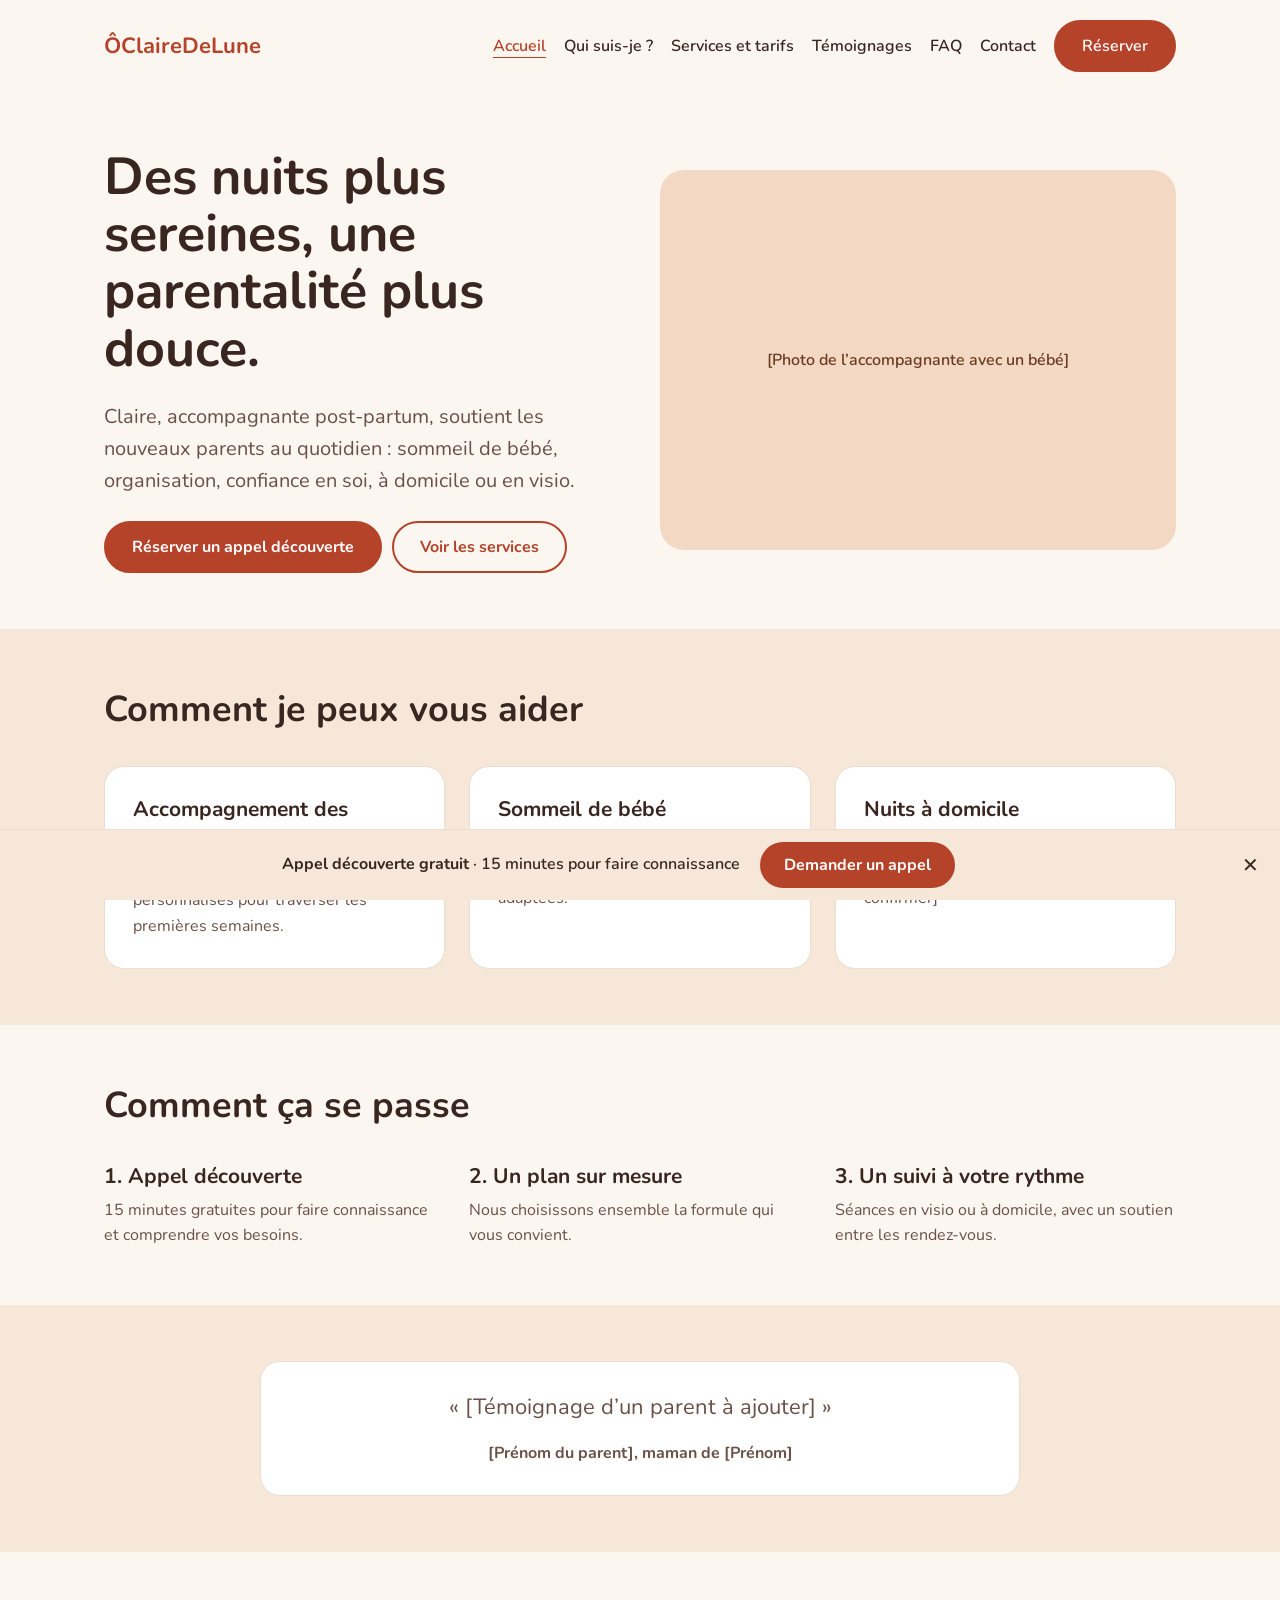
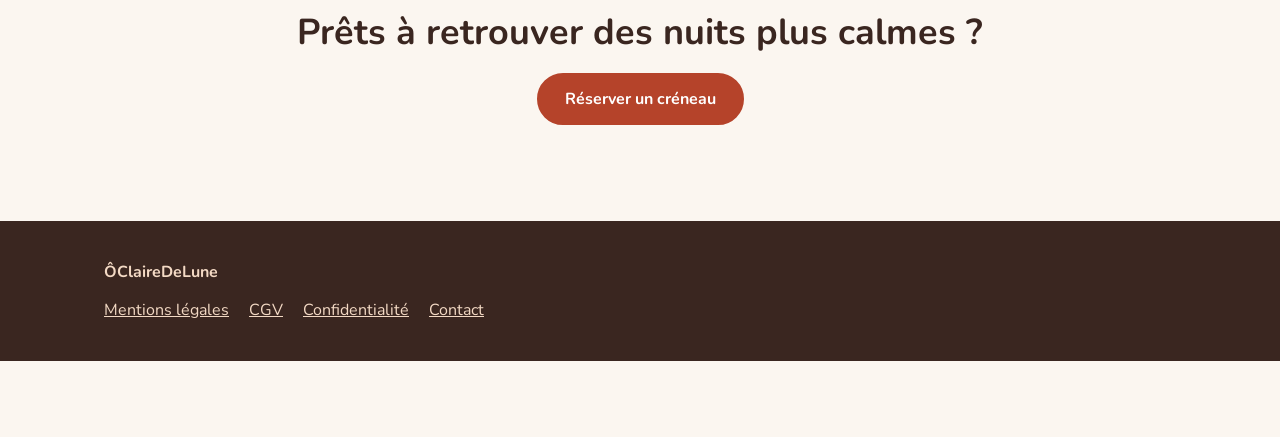
==== index.html @ 00fe247b "maj reservation + style" ====
<!doctype html>
<html lang="fr">
  <head>
    <meta charset="utf-8" />
    <script>
      document.documentElement.classList.add("js");
    </script>
    <meta
      name="viewport"
      content="width=device-width, initial-scale=1, viewport-fit=cover"
    />
    <title>Accompagnement post-partum et sommeil de bébé | ÔClaireDeLune</title>
    <meta
      name="description"
      content="[Prénom], accompagnante post-partum à [Ville] : sommeil de bébé, accompagnement des parents, nuits à domicile. En visio ou à domicile."
    />
    <meta name="robots" content="noindex" />
    <!-- À retirer à la mise en ligne (voir README) -->
    <meta
      property="og:title"
      content="Accompagnement post-partum et sommeil de bébé | ÔClaireDeLune"
    />
    <meta
      property="og:description"
      content="Claire, accompagnante post-partum à Nantes : sommeil de bébé, accompagnement des parents, nuits à domicile. En visio ou à domicile."
    />
    <meta property="og:type" content="website" />
    <meta property="og:locale" content="fr_FR" />
    <link
      rel="icon"
      href="data:image/svg+xml,%3Csvg xmlns='http://www.w3.org/2000/svg' viewBox='0 0 100 100'%3E%3Ctext y='.9em' font-size='90'%3E🌙%3C/text%3E%3C/svg%3E"
    />
    <link
      href="https://fonts.googleapis.com/css2?family=Nunito:wght@400;600;700;800&display=swap"
      rel="stylesheet"
    />
    <link rel="stylesheet" href="assets/style.css" />
  </head>
  <body>
    <div class="w">
      <div class="nav">
        <a href="index.html" style="text-decoration: none"
          ><b>ÔClaireDeLune</b></a
        ><button
          class="burger"
          type="button"
          aria-label="Menu"
          aria-expanded="false"
          aria-controls="menu"
        >
          ☰
        </button>
        <div class="menu" id="menu">
          <a href="index.html" class="on">Accueil</a
          ><a href="qui-suis-je.html">Qui suis-je ?</a
          ><a href="services.html">Services et tarifs</a
          ><a href="temoignages.html">Témoignages</a><a href="faq.html">FAQ</a
          ><a href="contact.html">Contact</a
          ><a class="btn" href="reservation.html">Réserver</a>
        </div>
      </div>
    </div>
    <main>
      <div class="w s">
        <div class="g2">
          <div class="col" style="gap: 24px">
            <h1>Des nuits plus sereines, une parentalité plus douce.</h1>
            <p class="lead">
              Claire, accompagnante post-partum, soutient les nouveaux parents
              au quotidien : sommeil de bébé, organisation, confiance en soi, à
              domicile ou en visio.
            </p>
            <div class="row">
              <a class="btn" href="contact.html" data-appel
                >Réserver un appel découverte</a
              ><a class="btn o" href="services.html">Voir les services</a>
            </div>
          </div>
          <div class="ph" style="min-height: 380px">
            [Photo de l’accompagnante avec un bébé]
          </div>
        </div>
      </div>
      <div class="s alt">
        <div class="w col" style="gap: 32px">
          <h2>Comment je peux vous aider</h2>
          <div class="g">
            <div class="card">
              <h3>Accompagnement des parents</h3>
              <p style="margin-top: 12px">
                Un temps d’écoute et de conseils personnalisés pour traverser
                les premières semaines.
              </p>
            </div>
            <div class="card">
              <h3>Sommeil de bébé</h3>
              <p style="margin-top: 12px">
                Comprendre les rythmes de votre enfant et mettre en place des
                routines adaptées.
              </p>
            </div>
            <div class="card">
              <h3>Nuits à domicile</h3>
              <p style="margin-top: 12px">
                Proposées sur demande, pour vous permettre de récupérer.
                [Détails à confirmer]
              </p>
            </div>
          </div>
        </div>
      </div>
      <div class="w s col" style="gap: 32px">
        <h2>Comment ça se passe</h2>
        <div class="g">
          <div>
            <h3>1. Appel découverte</h3>
            <p style="margin-top: 8px">
              15 minutes gratuites pour faire connaissance et comprendre vos
              besoins.
            </p>
          </div>
          <div>
            <h3>2. Un plan sur mesure</h3>
            <p style="margin-top: 8px">
              Nous choisissons ensemble la formule qui vous convient.
            </p>
          </div>
          <div>
            <h3>3. Un suivi à votre rythme</h3>
            <p style="margin-top: 8px">
              Séances en visio ou à domicile, avec un soutien entre les
              rendez-vous.
            </p>
          </div>
        </div>
      </div>
      <div class="s alt">
        <div class="w">
          <div
            class="card"
            style="max-width: 760px; margin: 0 auto; text-align: center"
          >
            <p style="font-size: 22px">
              « [Témoignage d’un parent à ajouter] »
            </p>
            <p style="margin-top: 16px; font-weight: 700">
              [Prénom du parent], maman de [Prénom]
            </p>
          </div>
        </div>
      </div>
      <div class="w s col" style="align-items: center; text-align: center">
        <h2>Prêts à retrouver des nuits plus calmes ?</h2>
        <a class="btn" href="reservation.html">Réserver un créneau</a>
      </div>
    </main>
    <footer>
      <div class="w">
        <b>ÔClaireDeLune</b>
        <div style="margin-top: 16px">
          <a href="mentions-legales.html">Mentions légales</a
          ><a href="mentions-legales.html">CGV</a
          ><a href="mentions-legales.html">Confidentialité</a
          ><a href="contact.html">Contact</a>
        </div>
      </div>
    </footer>
    <script src="assets/app.js" defer></script>
    <aside class="bandeau" id="bandeau" aria-label="Appel découverte">
      <p>
        <b>Appel découverte gratuit</b
        ><span class="bsub"> · 15 minutes pour faire connaissance</span>
      </p>
      <a class="btn" href="contact.html" data-appel>Demander un appel</a
      ><button type="button" class="bclose" aria-label="Fermer le bandeau">
        ✕
      </button>
    </aside>
  </body>
</html>
---- assets/style.css ----
:root {
  --bg: #fbf6f0;
  --tx: #3a2620;
  --mu: #6a5148;
  --ac: #b5432a;
  --ax: #fff;
  --cd: #fff;
  --bd: #ebddcf;
  --al: #f6e7d8;
  --ph: #f3d9c4;
  --pt: #6b3a22;
  --ft: #3a2620;
  --fx: #f3d9c4;
  box-sizing: border-box;
  padding-top: env(safe-area-inset-top, 0px);
  padding-bottom: env(safe-area-inset-bottom, 0px);
}

@media (prefers-color-scheme: dark) {
  :root:not([data-theme="light"]) {
    --bg: #1f1512;
    --tx: #f5e6da;
    --mu: #cdb3a5;
    --ac: #e8785a;
    --ax: #2a1510;
    --cd: #2b1e19;
    --bd: #4a362d;
    --al: #2a1d18;
    --ph: #4a3126;
    --pt: #f3d9c4;
    --ft: #140e0c;
    --fx: #f3d9c4;
  }
}

:root[data-theme="dark"] {
  --bg: #1f1512;
  --tx: #f5e6da;
  --mu: #cdb3a5;
  --ac: #e8785a;
  --ax: #2a1510;
  --cd: #2b1e19;
  --bd: #4a362d;
  --al: #2a1d18;
  --ph: #4a3126;
  --pt: #f3d9c4;
  --ft: #140e0c;
  --fx: #f3d9c4;
}

html {
  scroll-padding-top: env(safe-area-inset-top, 0px);
}

* {
  box-sizing: border-box;
}

[hidden] {
  display: none !important;
}

body {
  margin: 0;
  font-family: Nunito, system-ui, sans-serif;
  color: var(--tx);
  background: var(--bg);
}

.w {
  max-width: 1120px;
  margin: 0 auto;
  padding: 0 24px;
}

.nav {
  display: flex;
  flex-wrap: wrap;
  align-items: center;
  justify-content: space-between;
  gap: 12px 24px;
  padding: 20px 0;
}

.nav b {
  font-size: 22px;
  color: var(--ac);
}

.nav div {
  display: flex;
  flex-wrap: wrap;
  gap: 8px 18px;
  align-items: center;
}

.nav a {
  color: var(--tx);
  text-decoration: none;
  font-weight: 600;
}

.nav a.on {
  color: var(--ac);
  text-decoration: underline;
  text-underline-offset: 6px;
}

.btn {
  display: inline-block;
  background: var(--ac);
  color: var(--ax);
  padding: 13px 26px;
  border-radius: 999px;
  text-decoration: none;
  border: 2px solid var(--ac);
  font: inherit;
  font-weight: 700;
  cursor: pointer;
}

.btn.o {
  background: none;
  color: var(--ac);
}

.btn.o[aria-pressed="true"] {
  background: var(--ac);
  color: var(--ax);
}

.nav a.btn,
.nav a.btn.on {
  color: var(--ax);
  text-decoration: none;
}

.btn:focus-visible,
a:focus-visible,
input:focus-visible,
textarea:focus-visible,
summary:focus-visible {
  outline: 3px solid var(--ac);
  outline-offset: 3px;
}

.card {
  background: var(--cd);
  border: 1px solid var(--bd);
  border-radius: 20px;
  padding: 28px;
}

.g {
  display: grid;
  grid-template-columns: repeat(auto-fit, minmax(260px, 1fr));
  gap: 24px;
}

.g2 {
  display: grid;
  grid-template-columns: repeat(auto-fit, minmax(320px, 1fr));
  gap: 40px;
  align-items: center;
}

.ph {
  background: var(--ph);
  border-radius: 24px;
  display: flex;
  align-items: center;
  justify-content: center;
  color: var(--pt);
  font-weight: 600;
  text-align: center;
  padding: 16px;
}

h1,
h2,
h3,
p,
ul {
  margin: 0;
}

h1 {
  font-size: clamp(32px, 6vw, 52px);
  line-height: 1.1;
}

h2 {
  font-size: clamp(26px, 4vw, 36px);
}

h3 {
  font-size: 21px;
}

p,
li {
  line-height: 1.6;
  color: var(--mu);
}

.lead {
  font-size: 20px;
}

.s {
  padding-top: 56px;
  padding-bottom: 56px;
}

.alt {
  background: var(--al);
}

.col {
  display: flex;
  flex-direction: column;
  gap: 16px;
}

.row {
  display: flex;
  flex-wrap: wrap;
  gap: 10px;
}

.pr {
  font-size: 28px;
  font-weight: 800;
  color: var(--ac);
}

label {
  display: block;
  font-weight: 600;
  margin-bottom: 6px;
}

input,
textarea {
  width: 100%;
  padding: 12px;
  border: 1px solid var(--mu);
  border-radius: 12px;
  font: inherit;
  margin-bottom: 16px;
  background: var(--cd);
  color: var(--tx);
}

details {
  background: var(--cd);
  border: 1px solid var(--bd);
  border-radius: 16px;
  padding: 18px 22px;
}

summary {
  font-weight: 700;
  cursor: pointer;
  color: var(--tx);
}

details p {
  margin-top: 10px;
}

.note {
  font-size: 14px;
}

.ok {
  color: var(--ac);
  font-weight: 700;
}

footer {
  background: var(--ft);
  padding: 40px 0;
  color: var(--fx);
  margin-top: 40px;
}

footer a {
  color: var(--fx);
  margin-right: 20px;
}

/* ===== Mobile ===== */
html {
  -webkit-text-size-adjust: 100%;
}

body {
  overflow-wrap: break-word;
}

img {
  max-width: 100%;
}

.burger {
  display: none;
  background: none;
  border: 2px solid var(--ac);
  color: var(--ac);
  border-radius: 12px;
  width: 48px;
  height: 48px;
  font-size: 24px;
  line-height: 1;
  cursor: pointer;
}

.g2 {
  grid-template-columns: repeat(auto-fit, minmax(min(100%, 320px), 1fr));
}

@media (max-width: 760px) {
  .w {
    padding: 0 20px;
  }

  .s {
    padding-top: 40px;
    padding-bottom: 40px;
  }

  .nav {
    padding: 14px 0;
  }

  .burger {
    display: inline-flex;
    align-items: center;
    justify-content: center;
  }

  .js .menu {
    display: none;
    width: 100%;
    flex-direction: column;
    align-items: stretch;
    gap: 0;
  }

  .js .menu.open {
    display: flex;
  }

  .menu a {
    padding: 14px 4px;
    border-bottom: 1px solid var(--bd);
  }

  .menu a.btn {
    margin-top: 12px;
    text-align: center;
    border: 2px solid var(--ac);
    padding: 14px;
  }

  .g,
  .g2 {
    grid-template-columns: 1fr !important;
    gap: 16px;
  }

  .lead {
    font-size: 18px;
  }

  .card {
    padding: 20px;
  }

  .ph {
    min-height: 220px !important;
  }

  .btn {
    min-height: 48px;
    padding: 13px 22px;
  }

  .row > .btn {
    flex: 1 1 100%;
    text-align: center;
  }

  #bd .btn,
  #bh .btn {
    flex: 1 1 30%;
    padding: 12px 6px;
    font-size: 15px;
  }

  #bs .btn {
    text-align: left;
  }

  input,
  textarea {
    font-size: 16px;
    padding: 14px;
  }

  summary {
    padding: 6px 0;
  }

  footer a {
    display: inline-block;
    padding: 8px 0;
  }
  form .btn {
    width: 100%;
  }
  }
  /* ===== Bandeau appel découverte + pop-up ===== */
  .bandeau {
    position: fixed;
    left: 0;
    right: 0;
    bottom: 0;
    z-index: 20;
    display: flex;
    align-items: center;
    justify-content: center;
    gap: 8px 20px;
    padding: 12px 64px 12px 20px;
    padding-bottom: calc(12px + env(safe-area-inset-bottom, 0px));
    background: var(--al);
    border-top: 1px solid var(--bd);
  }
  .bandeau p {
    margin: 0;
    color: var(--tx);
    font-weight: 600;
  }
  .bandeau .btn {
    min-height: 44px;
    padding: 10px 22px;
    white-space: nowrap;
  }
  .bclose {
    position: absolute;
    right: 8px;
    top: 50%;
    transform: translateY(-50%);
    width: 44px;
    height: 44px;
    border: 0;
    background: none;
    color: var(--tx);
    font-size: 20px;
    cursor: pointer;
  }
  body:has(.bandeau:not([hidden])) {
    padding-bottom: 76px;
  }
  dialog {
    border: 0;
    border-radius: 20px;
    padding: 0;
    max-width: 560px;
    width: calc(100% - 32px);
    max-height: calc(100dvh - 32px);
    overflow: auto;
    background: var(--cd);
    color: var(--tx);
  }
  dialog::backdrop {
    background: rgba(30, 15, 10, 0.6);
  }
  body:has(dialog[open]) {
    overflow: hidden;
  }
  .dbox {
    padding: 28px;
  }
  .dbox h2 {
    font-size: 26px;
    margin-bottom: 8px;
    padding-right: 44px;
  }
  .dbox > div > p,
  .dbox > form > p {
    margin-bottom: 16px;
  }
  .dclose {
    position: absolute;
    top: 10px;
    right: 10px;
    width: 44px;
    height: 44px;
    border: 0;
    background: none;
    color: var(--tx);
    font-size: 22px;
    cursor: pointer;
  }
  .cols {
    display: grid;
    grid-template-columns: repeat(auto-fit, minmax(min(100%, 200px), 1fr));
    gap: 0 16px;
  }
  fieldset {
    border: 0;
    padding: 0;
    margin: 0 0 16px;
  }
  legend {
    font-weight: 600;
    padding: 0;
    margin-bottom: 8px;
  }
  .cons {
    display: flex;
    align-items: flex-start;
    font-weight: 400;
    font-size: 15px;
    margin-bottom: 16px;
  }
  .cons input {
    width: auto;
    flex: none;
    margin: 4px 10px 0 0;
  }
  .cons a {
    color: var(--ac);
  }
  .err {
    color: var(--ac);
    font-weight: 700;
    min-height: 1.2em;
    margin-bottom: 12px;
  }
  @media (max-width: 760px) {
    .bandeau .bsub {
      display: none;
    }
    .bandeau {
      justify-content: space-between;
      gap: 8px;
      padding: 10px 40px 10px 14px;
      padding-bottom: calc(10px + env(safe-area-inset-bottom, 0px));
    }
    .bandeau p {
      font-size: 14px;
      line-height: 1.25;
    }
    .bandeau .btn {
      padding: 10px 14px;
      font-size: 14px;
    }
    .bclose {
      width: 36px;
      right: 2px;
      font-size: 18px;
    }
    .dbox {
      padding: 22px 18px;
    }
}
/* ===== Liste déroulante (heure) ===== */
select {
  width: 100%;
  padding: 12px;
  border: 1px solid var(--mu);
  border-radius: 12px;
  font: inherit;
  background: var(--cd);
  color: var(--tx);
}
@media (max-width: 760px) {
  select {
    font-size: 16px;
    padding: 14px;
  }
}
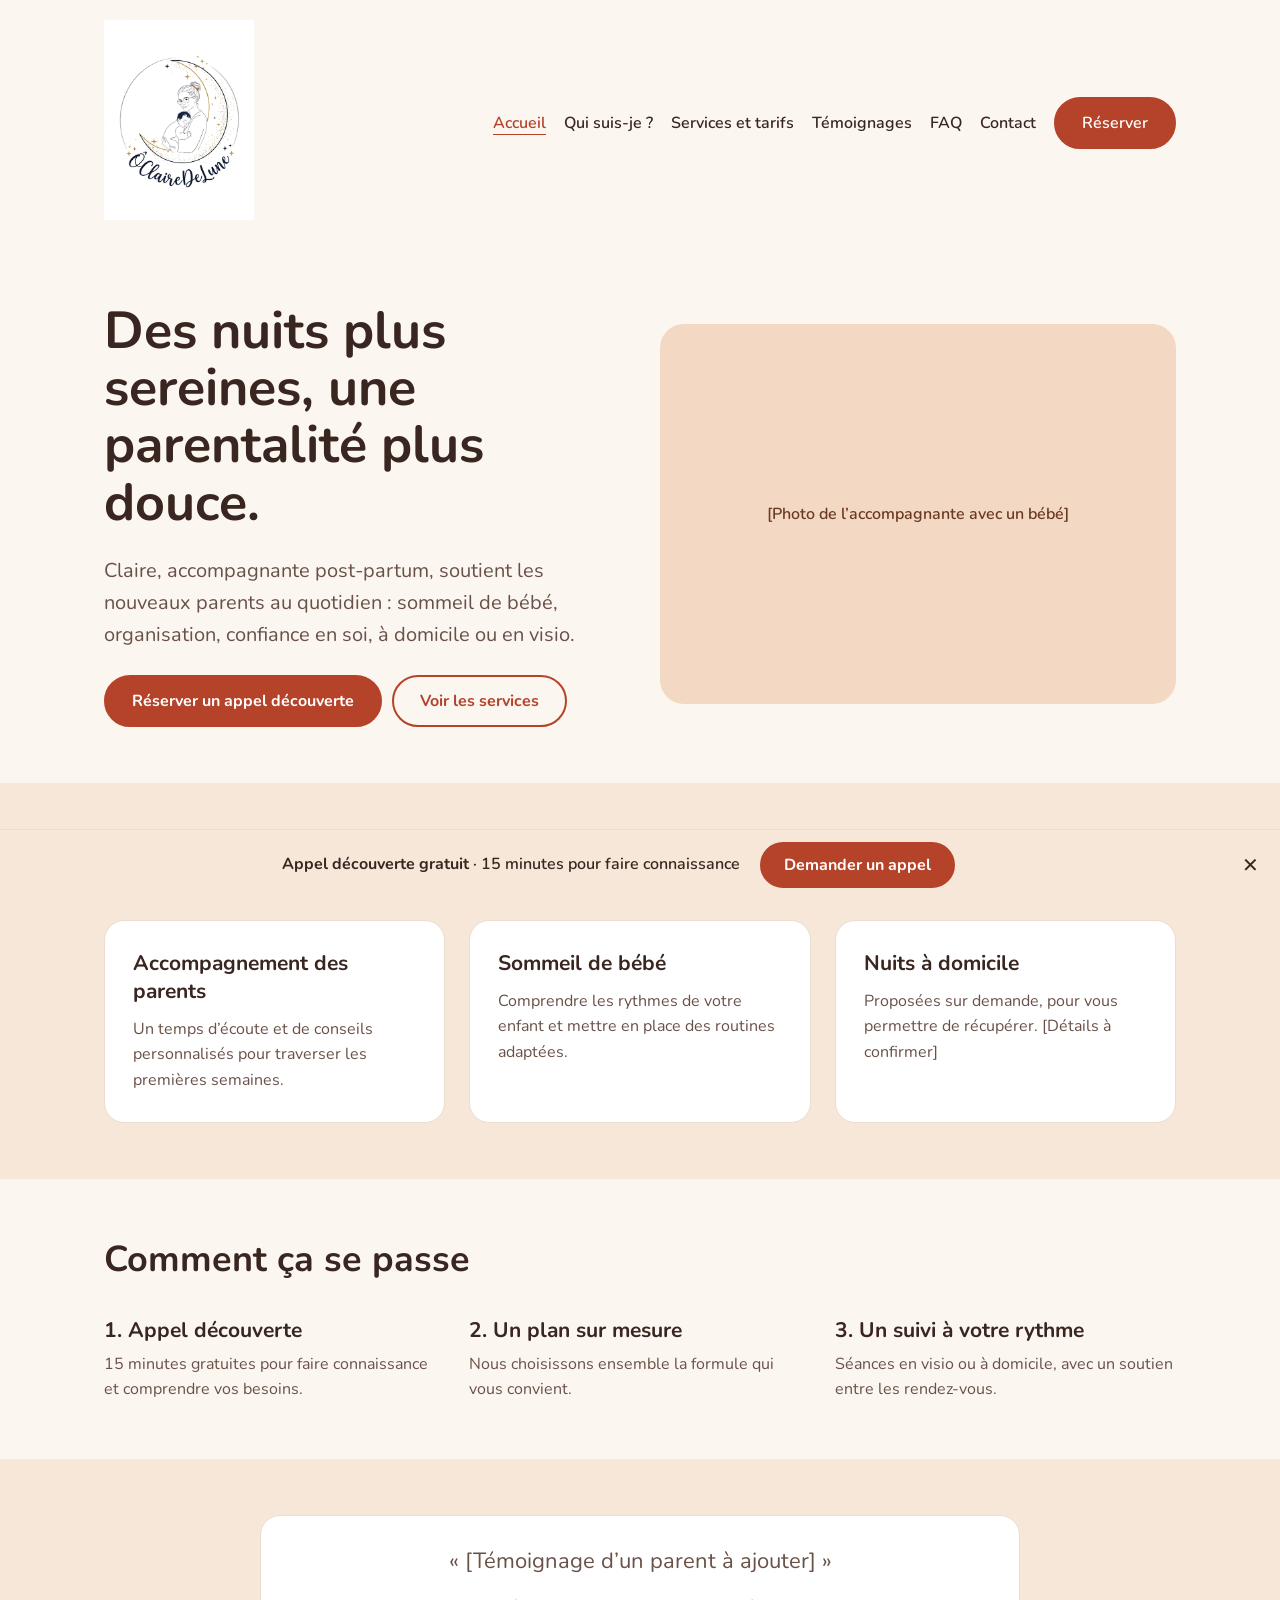
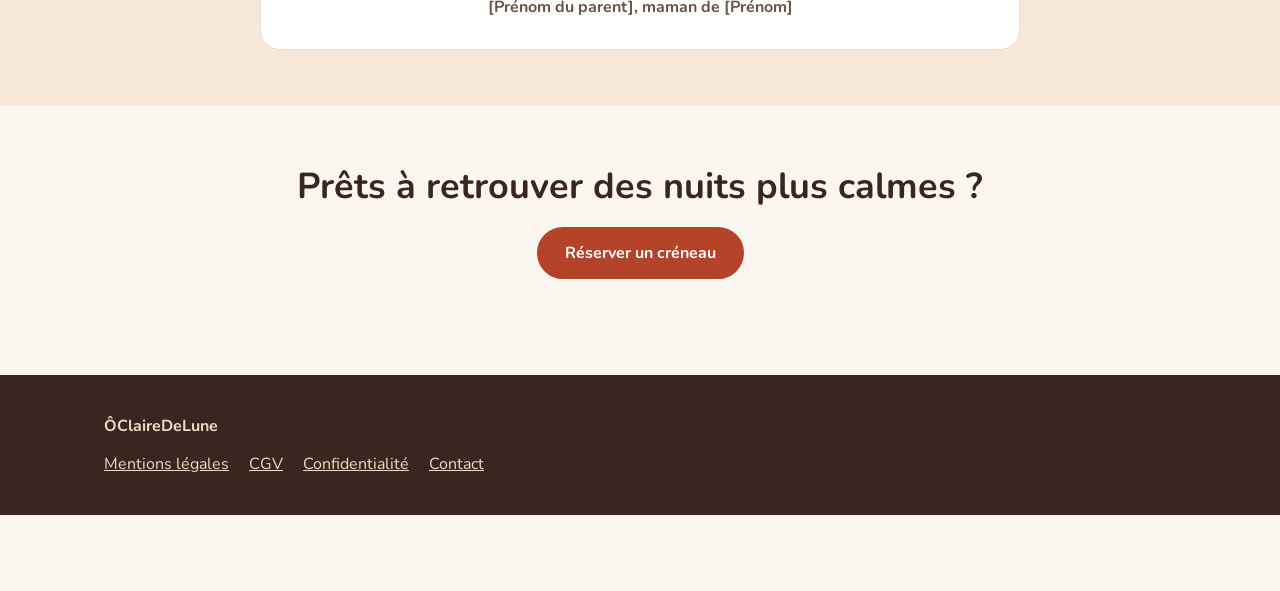
==== commit 98b1b533: "création logo" ====
--- a/index.html
+++ b/index.html
@@ -12,7 +12,7 @@
     <title>Accompagnement post-partum et sommeil de bébé | ÔClaireDeLune</title>
     <meta
       name="description"
-      content="[Prénom], accompagnante post-partum à [Ville] : sommeil de bébé, accompagnement des parents, nuits à domicile. En visio ou à domicile."
+      content="Claire, accompagnante post-partum à Nantes : sommeil de bébé, accompagnement des parents, nuits à domicile. En visio ou à domicile."
     />
     <meta name="robots" content="noindex" />
     <!-- À retirer à la mise en ligne (voir README) -->
@@ -28,8 +28,8 @@
     <meta property="og:locale" content="fr_FR" />
     <link
       rel="icon"
-      href="data:image/svg+xml,%3Csvg xmlns='http://www.w3.org/2000/svg' viewBox='0 0 100 100'%3E%3Ctext y='.9em' font-size='90'%3E🌙%3C/text%3E%3C/svg%3E"
-    />
+      href="assets/OClaireDeLune_logo.jpg"
+      />
     <link
       href="https://fonts.googleapis.com/css2?family=Nunito:wght@400;600;700;800&display=swap"
       rel="stylesheet"
@@ -39,8 +39,7 @@
   <body>
     <div class="w">
       <div class="nav">
-        <a href="index.html" style="text-decoration: none"
-          ><b>ÔClaireDeLune</b></a
+        <a href="index.html" style="text-decoration: none"><img src="assets/OClaireDeLune_logo.jpg" width="150" alt=""></a
         ><button
           class="burger"
           type="button"
--- a/assets/style.css
+++ b/assets/style.css
@@ -583,3 +583,12 @@
     padding: 14px;
   }
 }
+/* ===== Agenda Cal.com ===== */
+.calzone {
+  padding: 8px;
+  overflow: hidden;
+  min-height: 420px;
+}
+.note a {
+  color: var(--ac);
+}
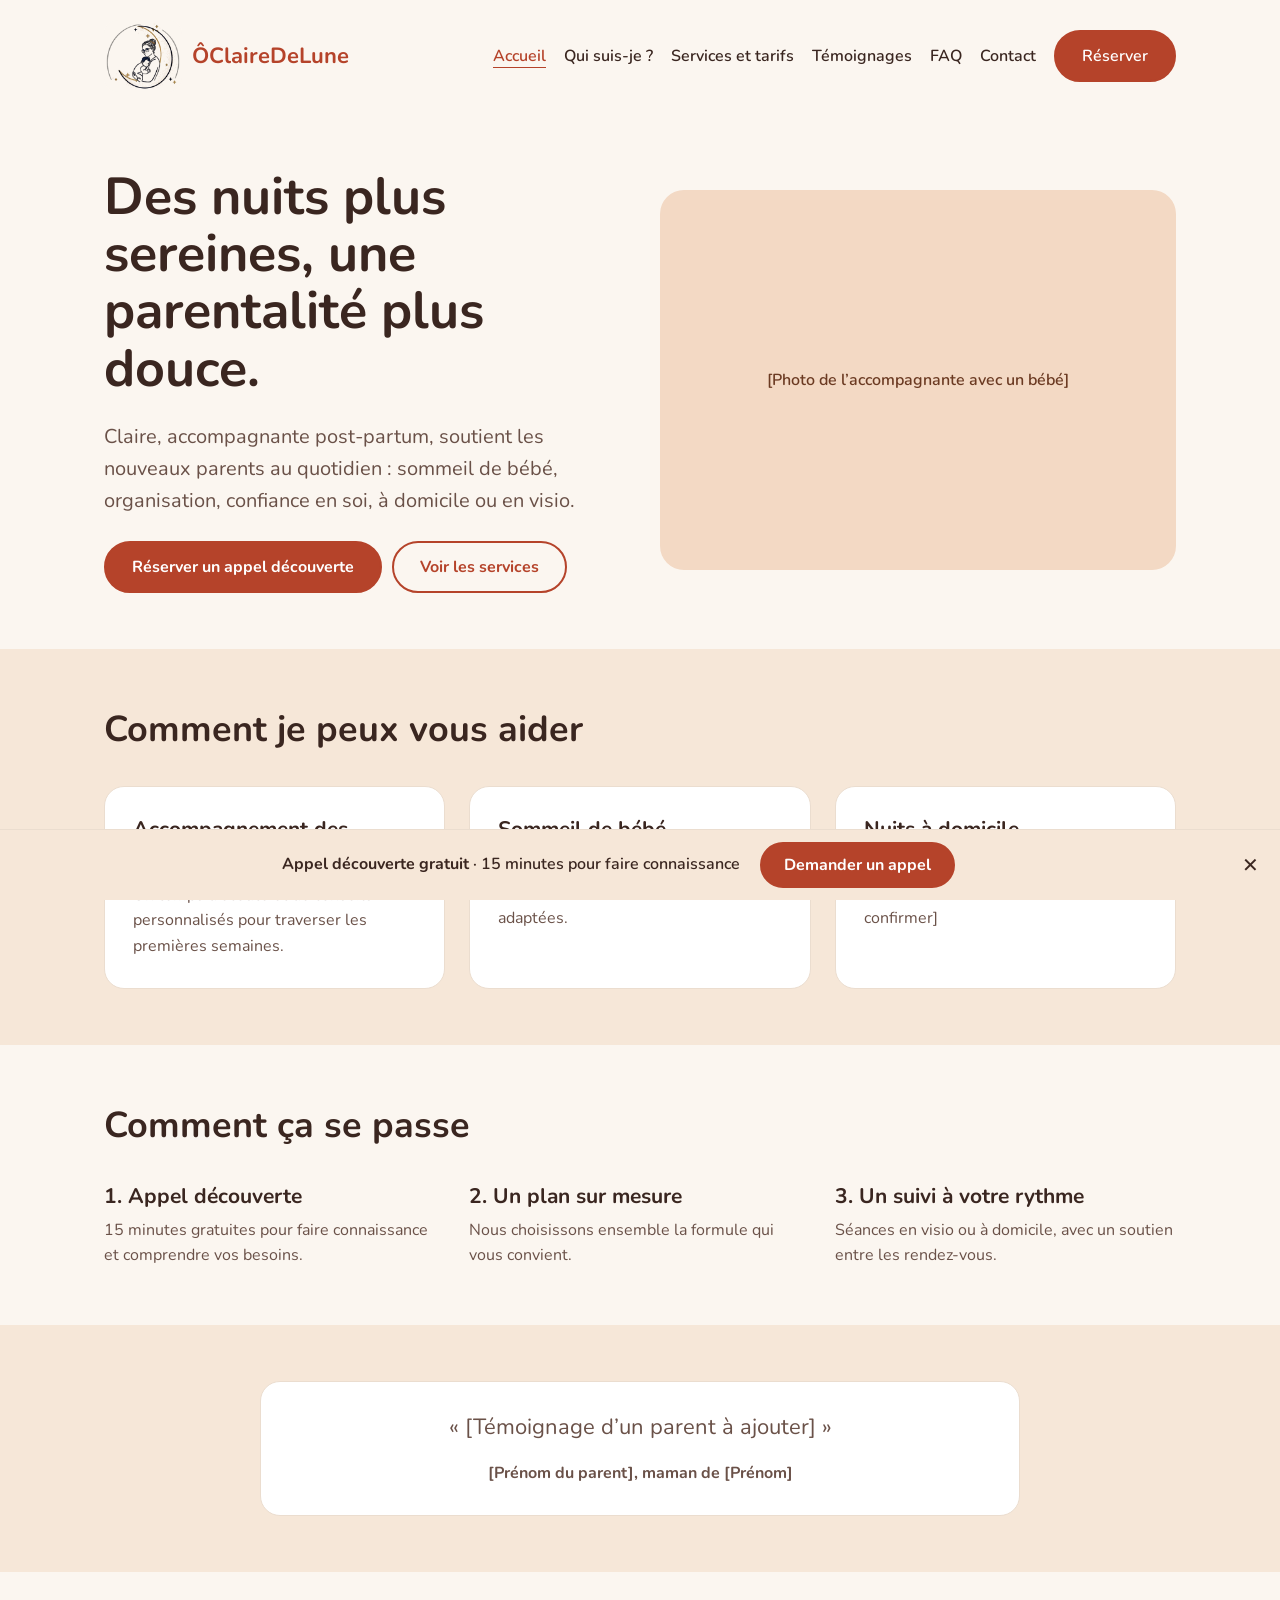
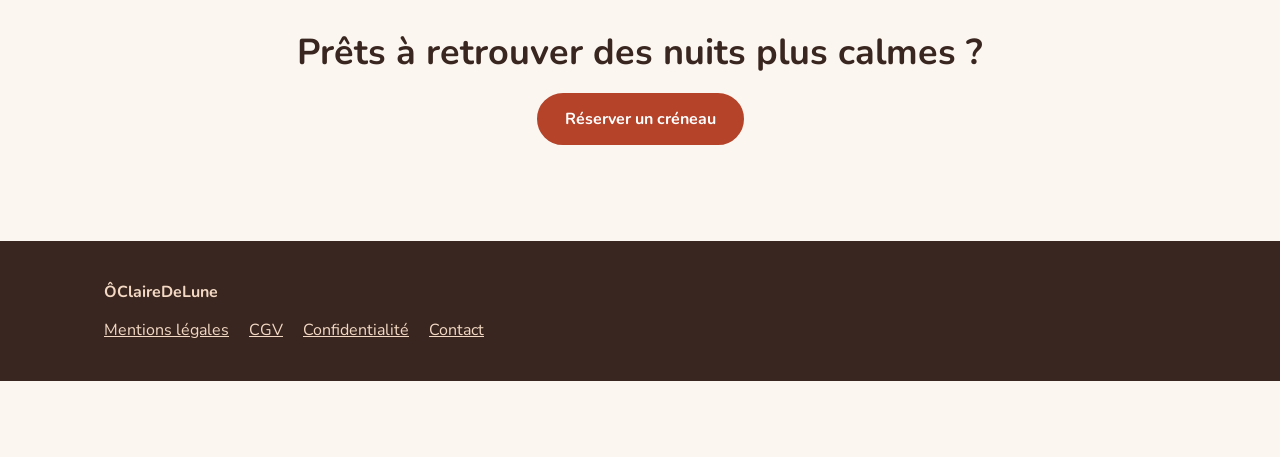
==== commit 143296b7: "maj logo" ====
--- a/index.html
+++ b/index.html
@@ -28,8 +28,16 @@
     <meta property="og:locale" content="fr_FR" />
     <link
       rel="icon"
-      href="assets/OClaireDeLune_logo.jpg"
-      />
+      type="image/png"
+      sizes="64x64"
+      href="assets/img/favicon-64.png"
+    />
+    <link rel="apple-touch-icon" href="assets/img/apple-touch-icon.png" />
+    <meta
+      property="og:image"
+      content="https://[DOMAINE]/assets/img/og-image.png"
+    />
+    <meta name="twitter:card" content="summary_large_image" />
     <link
       href="https://fonts.googleapis.com/css2?family=Nunito:wght@400;600;700;800&display=swap"
       rel="stylesheet"
@@ -39,7 +47,13 @@
   <body>
     <div class="w">
       <div class="nav">
-        <a href="index.html" style="text-decoration: none"><img src="assets/OClaireDeLune_logo.jpg" width="150" alt=""></a
+        <a href="index.html" class="logo" aria-label="ÔClaireDeLune, accueil"
+          ><img
+            src="assets/img/logo-emblem.png"
+            alt=""
+            width="78"
+            height="72"
+          /><b>ÔClaireDeLune</b></a
         ><button
           class="burger"
           type="button"
--- a/assets/style.css
+++ b/assets/style.css
@@ -592,3 +592,25 @@
 .note a {
   color: var(--ac);
 }
+/* ===== Logo ===== */
+.logo {
+  display: inline-flex;
+  align-items: center;
+  gap: 10px;
+  text-decoration: none;
+}
+.logo img {
+  height: 72px;
+  width: auto;
+  padding: 2px;
+  background: #fbf6f0; /* invisible en mode clair, évite que le bleu marine disparaisse en mode sombre */
+  border-radius: 14px;
+}
+@media (max-width: 760px) {
+  .logo img {
+    height: 52px;
+  }
+  .logo b {
+    font-size: 19px;
+  }
+}
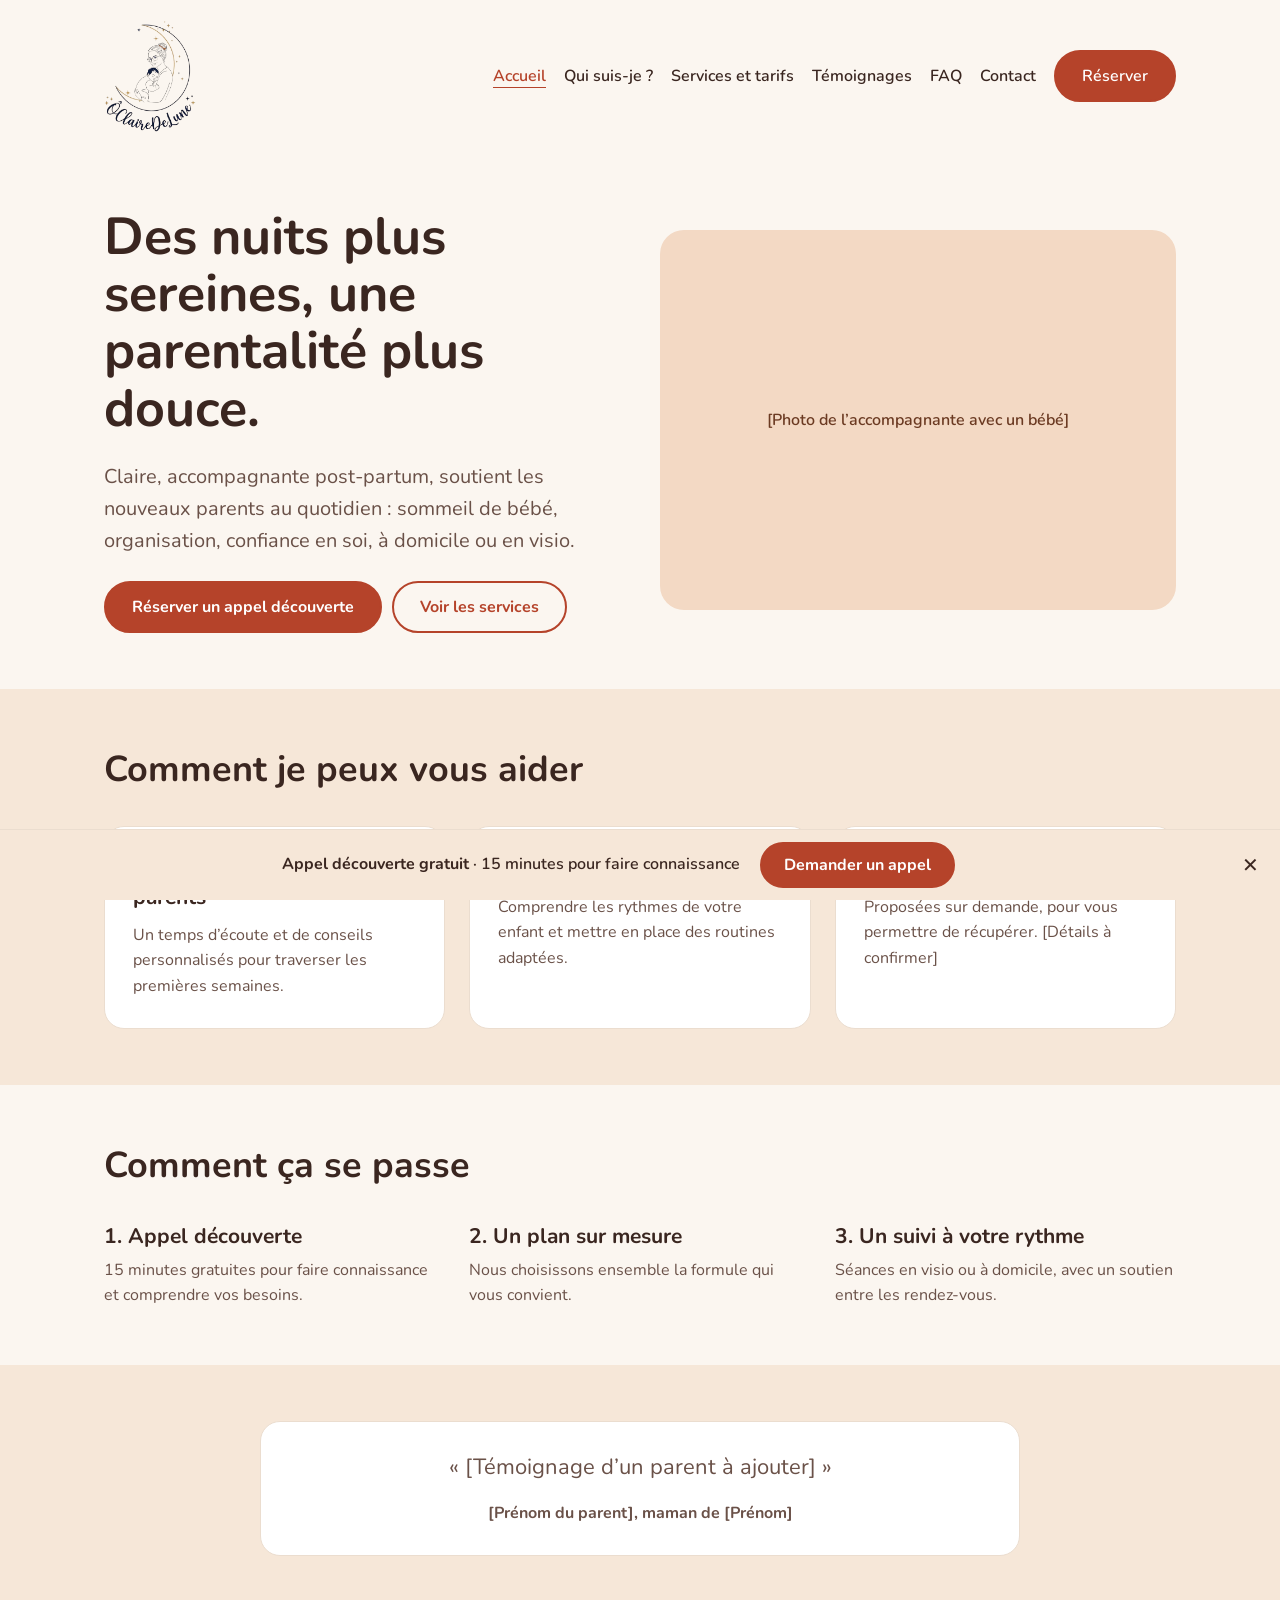
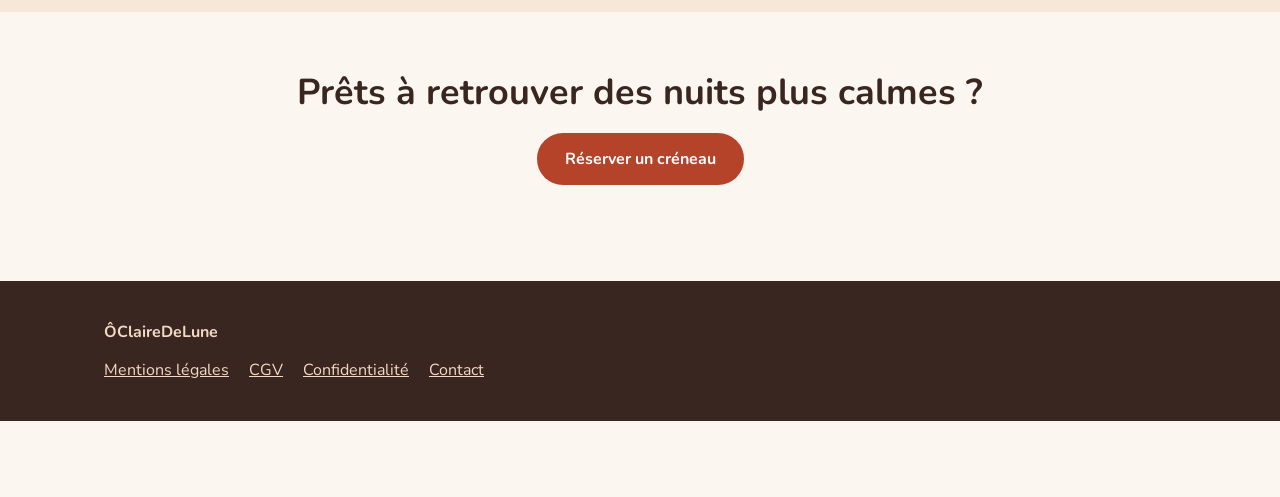
==== commit db561e46: "maj logo + logo dark" ====
--- a/index.html
+++ b/index.html
@@ -47,14 +47,16 @@
   <body>
     <div class="w">
       <div class="nav">
-        <a href="index.html" class="logo" aria-label="ÔClaireDeLune, accueil"
-          ><img
-            src="assets/img/logo-emblem.png"
-            alt=""
-            width="78"
-            height="72"
-          /><b>ÔClaireDeLune</b></a
-        ><button
+        <a href="index.html" class="logo"
+  ><picture
+    ><source
+      srcset="assets/img/logo-dark.png"
+      media="(prefers-color-scheme: dark)" /><img
+      src="assets/img/logo.png"
+      alt="ÔClaireDeLune, accueil"
+      width="92"
+      height="112" /></picture
+></a><button
           class="burger"
           type="button"
           aria-label="Menu"
--- a/assets/style.css
+++ b/assets/style.css
@@ -596,21 +596,15 @@
 .logo {
   display: inline-flex;
   align-items: center;
-  gap: 10px;
   text-decoration: none;
 }
 .logo img {
-  height: 72px;
+  display: block;
+  height: 112px;
   width: auto;
-  padding: 2px;
-  background: #fbf6f0; /* invisible en mode clair, évite que le bleu marine disparaisse en mode sombre */
-  border-radius: 14px;
 }
 @media (max-width: 760px) {
   .logo img {
-    height: 52px;
-  }
-  .logo b {
-    font-size: 19px;
-  }
-}
+    height: 80px;
+  }
+}
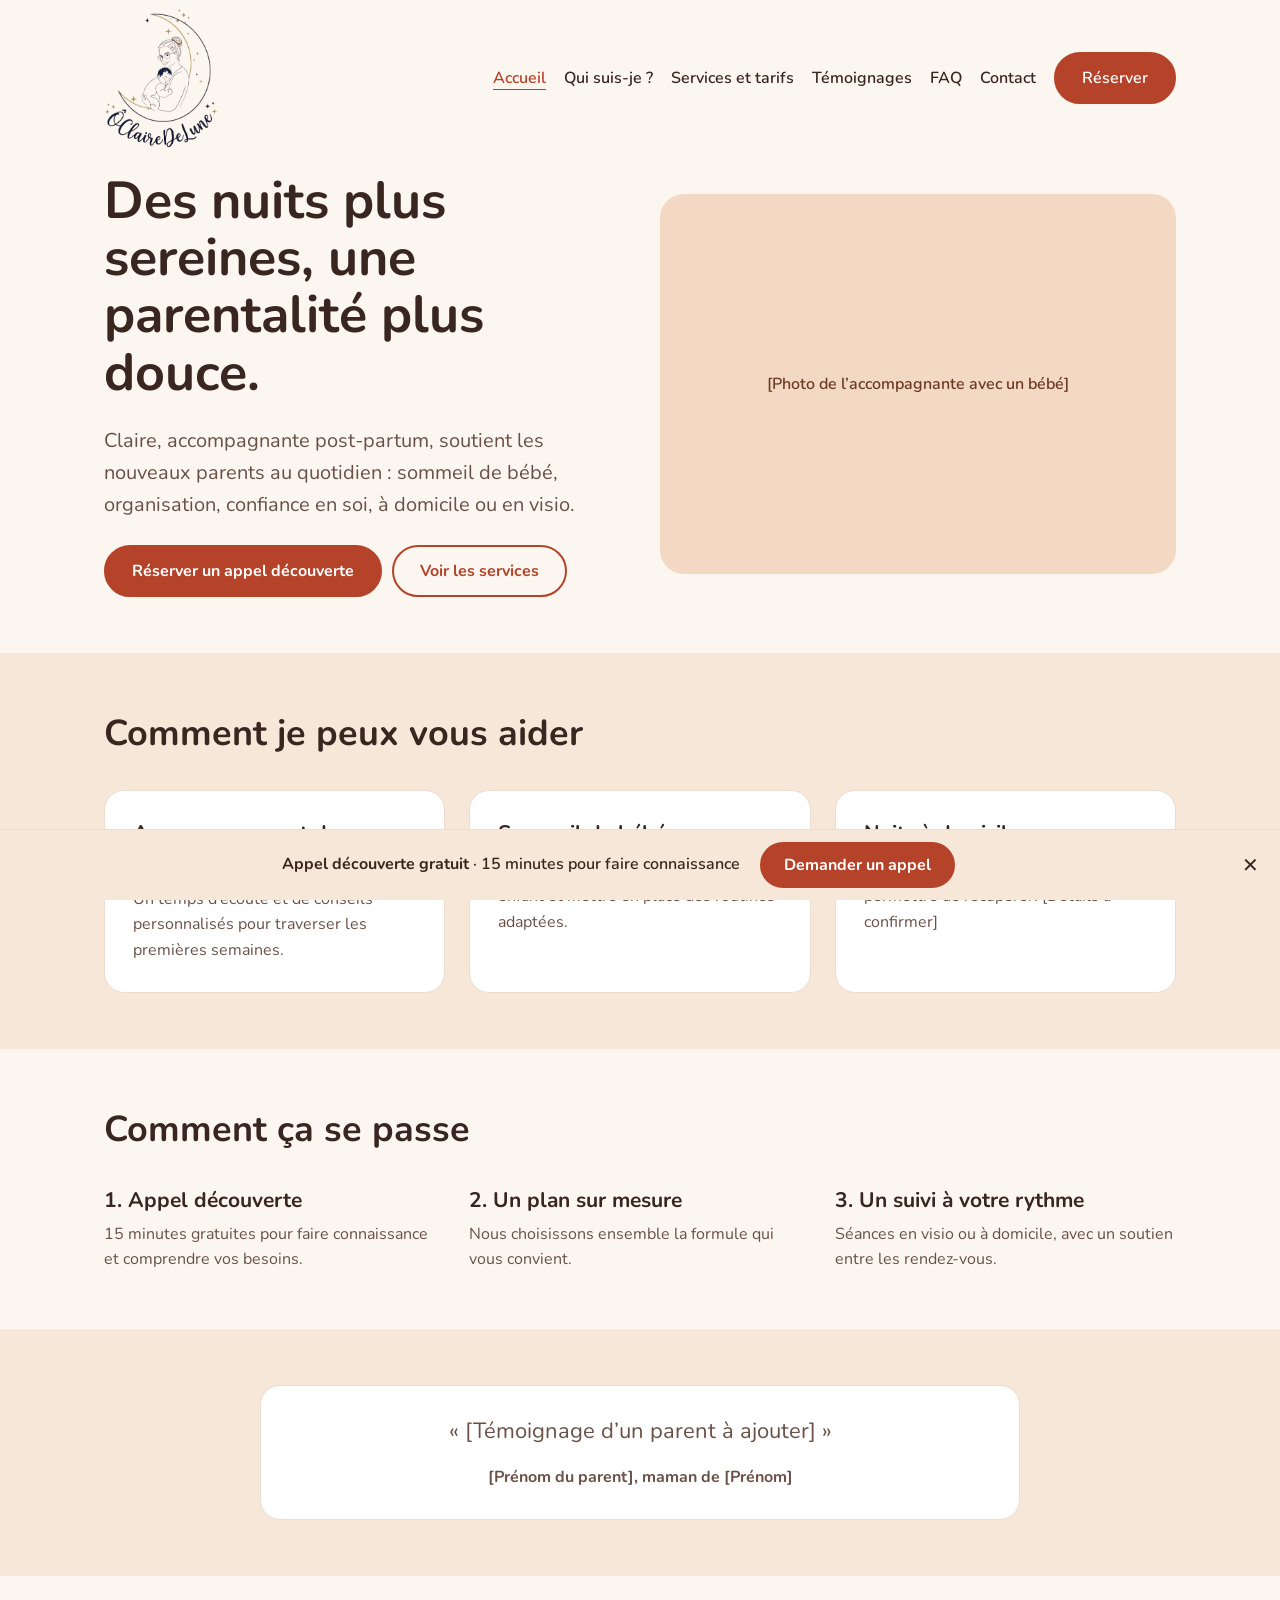
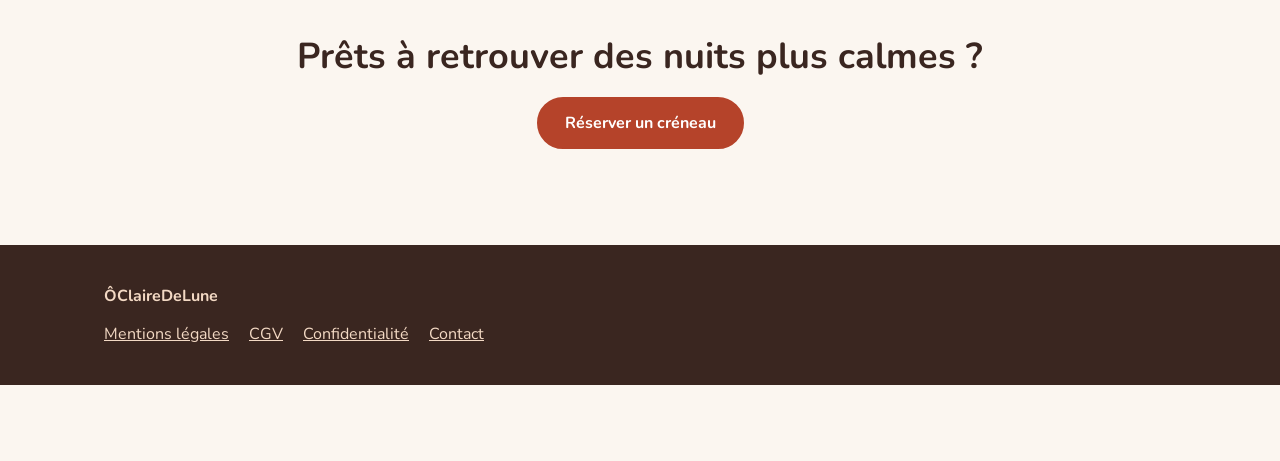
==== commit 8ed07631: "maj taille log" ====
--- a/index.html
+++ b/index.html
@@ -54,8 +54,8 @@
       media="(prefers-color-scheme: dark)" /><img
       src="assets/img/logo.png"
       alt="ÔClaireDeLune, accueil"
-      width="92"
-      height="112" /></picture
+      width="114"
+      height="140" /></picture
 ></a><button
           class="burger"
           type="button"
--- a/assets/style.css
+++ b/assets/style.css
@@ -600,11 +600,54 @@
 }
 .logo img {
   display: block;
-  height: 112px;
+  height: 140px;
   width: auto;
+}
+.nav {
+  padding-top: 8px;
+  padding-bottom: 8px;
+}
+main > :first-child {
+  padding-top: 16px; /* réduit l'espace entre l'en-tête et le début de la page */
 }
 @media (max-width: 760px) {
   .logo img {
-    height: 80px;
-  }
-}
+    height: 104px;
+  }
+  .nav {
+    padding-top: 6px;
+    padding-bottom: 6px;
+  }
+  main > :first-child {
+    padding-top: 8px;
+  }
+}
+
+/* ===== Menu en bouton « ☰ » dès 980 px (tablettes) ===== */
+@media (max-width: 980px) {
+  .burger {
+    display: inline-flex;
+    align-items: center;
+    justify-content: center;
+  }
+  .js .menu {
+    display: none;
+    width: 100%;
+    flex-direction: column;
+    align-items: stretch;
+    gap: 0;
+  }
+  .js .menu.open {
+    display: flex;
+  }
+  .menu a {
+    padding: 14px 4px;
+    border-bottom: 1px solid var(--bd);
+  }
+  .menu a.btn {
+    margin-top: 12px;
+    text-align: center;
+    border: 2px solid var(--ac);
+    padding: 14px;
+  }
+}
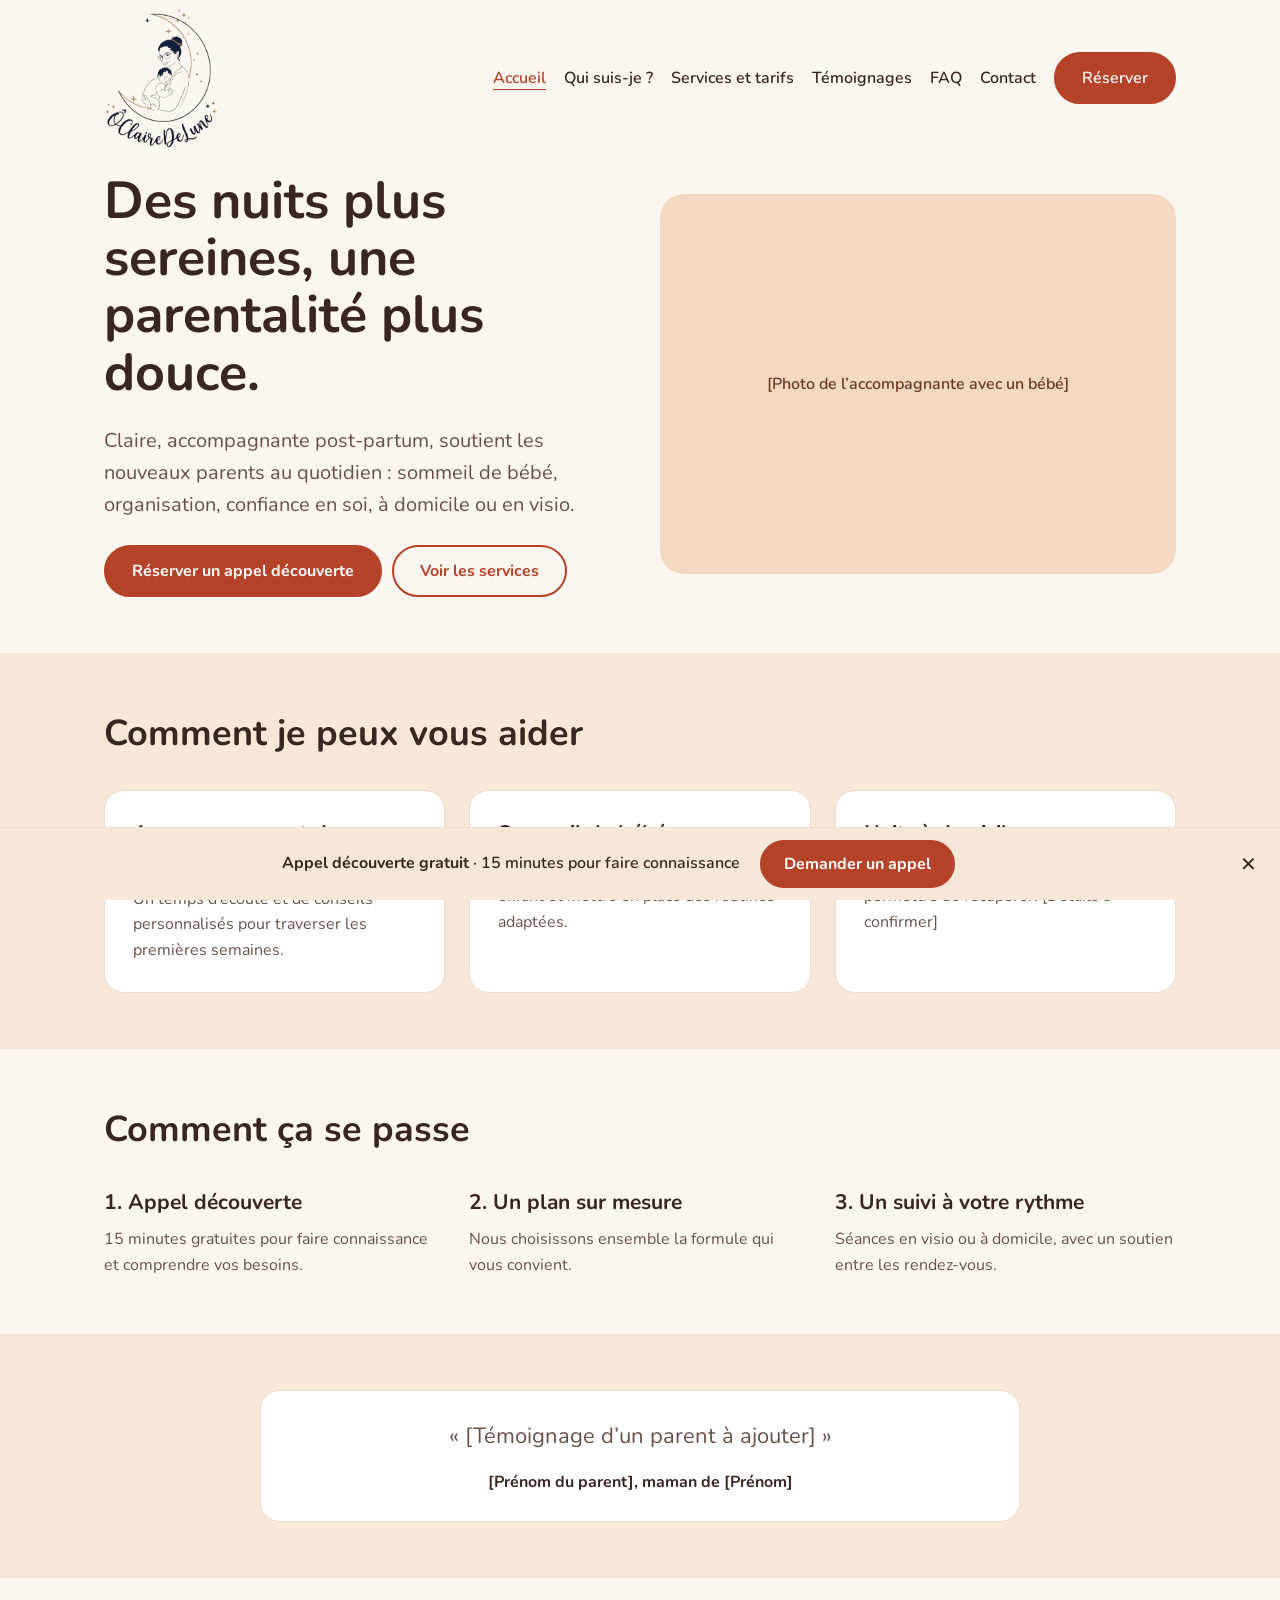
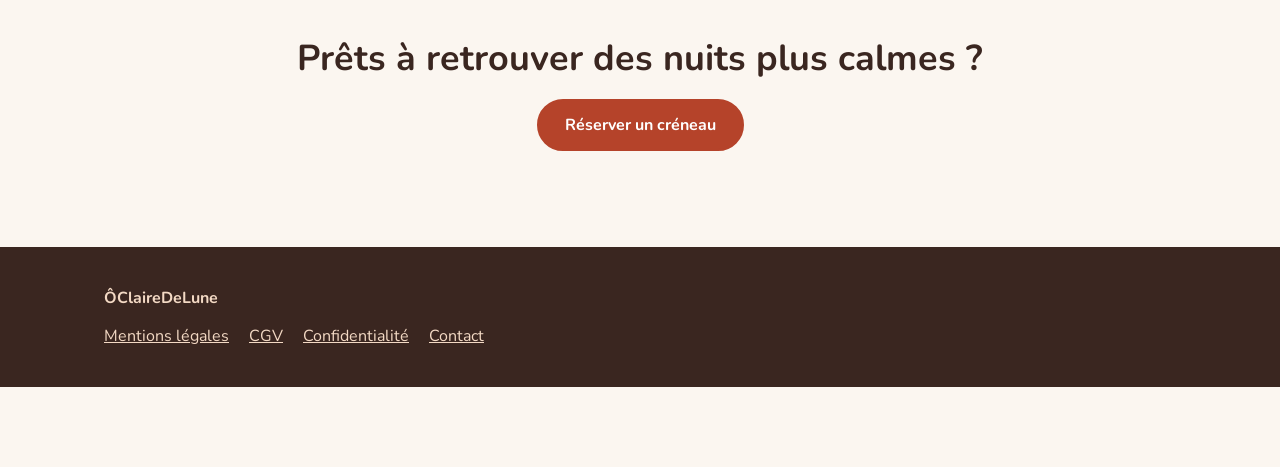
==== commit d56d744f: "maj revue claude" ====
--- a/index.html
+++ b/index.html
@@ -45,7 +45,8 @@
     <link rel="stylesheet" href="assets/style.css" />
   </head>
   <body>
-    <div class="w">
+    <a class="skip" href="#contenu">Aller au contenu</a>
+    <header class="w">
       <div class="nav">
         <a href="index.html" class="logo"
   ><picture
@@ -65,17 +66,17 @@
         >
           ☰
         </button>
-        <div class="menu" id="menu">
-          <a href="index.html" class="on">Accueil</a
+        <nav class="menu" id="menu" aria-label="Menu principal">
+          <a href="index.html" class="on" aria-current="page">Accueil</a
           ><a href="qui-suis-je.html">Qui suis-je ?</a
           ><a href="services.html">Services et tarifs</a
           ><a href="temoignages.html">Témoignages</a><a href="faq.html">FAQ</a
           ><a href="contact.html">Contact</a
           ><a class="btn" href="reservation.html">Réserver</a>
-        </div>
+        </nav>
       </div>
-    </div>
-    <main>
+    </header>
+    <main id="contenu" tabindex="-1">
       <div class="w s">
         <div class="g2">
           <div class="col" style="gap: 24px">
@@ -126,42 +127,44 @@
       </div>
       <div class="w s col" style="gap: 32px">
         <h2>Comment ça se passe</h2>
-        <div class="g">
-          <div>
+        <ol class="g etapes">
+          <li>
             <h3>1. Appel découverte</h3>
             <p style="margin-top: 8px">
               15 minutes gratuites pour faire connaissance et comprendre vos
               besoins.
             </p>
-          </div>
-          <div>
+          </li>
+          <li>
             <h3>2. Un plan sur mesure</h3>
             <p style="margin-top: 8px">
               Nous choisissons ensemble la formule qui vous convient.
             </p>
-          </div>
-          <div>
+          </li>
+          <li>
             <h3>3. Un suivi à votre rythme</h3>
             <p style="margin-top: 8px">
               Séances en visio ou à domicile, avec un soutien entre les
               rendez-vous.
             </p>
-          </div>
-        </div>
+          </li>
+        </ol>
       </div>
       <div class="s alt">
         <div class="w">
-          <div
+          <figure
             class="card"
             style="max-width: 760px; margin: 0 auto; text-align: center"
           >
-            <p style="font-size: 22px">
-              « [Témoignage d’un parent à ajouter] »
-            </p>
-            <p style="margin-top: 16px; font-weight: 700">
+            <blockquote>
+              <p style="font-size: 22px">
+                « [Témoignage d’un parent à ajouter] »
+              </p>
+            </blockquote>
+            <figcaption style="margin-top: 16px; font-weight: 700">
               [Prénom du parent], maman de [Prénom]
-            </p>
-          </div>
+            </figcaption>
+          </figure>
         </div>
       </div>
       <div class="w s col" style="align-items: center; text-align: center">
--- a/assets/style.css
+++ b/assets/style.css
@@ -87,7 +87,7 @@
   color: var(--ac);
 }
 
-.nav div {
+.nav .menu {
   display: flex;
   flex-wrap: wrap;
   gap: 8px 18px;
@@ -137,11 +137,56 @@
 
 .btn:focus-visible,
 a:focus-visible,
+button:focus-visible,
 input:focus-visible,
 textarea:focus-visible,
+select:focus-visible,
 summary:focus-visible {
   outline: 3px solid var(--ac);
   outline-offset: 3px;
+}
+
+/* Cibles de focus programmé (lien d’évitement, message de confirmation) */
+main:focus,
+[tabindex="-1"]:focus {
+  outline: none;
+}
+
+/* Lien d’évitement : invisible tant qu’il n’a pas le focus clavier */
+.skip {
+  position: absolute;
+  left: 12px;
+  top: -100px;
+  z-index: 30;
+  padding: 12px 20px;
+  background: var(--ac);
+  color: var(--ax);
+  font-weight: 700;
+  border-radius: 12px;
+  text-decoration: none;
+}
+
+.skip:focus {
+  top: 12px;
+}
+
+/* Listes et citations sans style par défaut */
+ol.etapes {
+  list-style: none;
+  padding: 0;
+  margin: 0;
+}
+
+ol.etapes > li {
+  color: inherit;
+}
+
+figure {
+  margin: 0;
+}
+
+blockquote {
+  margin: 0;
 }
 
 .card {
@@ -415,7 +460,7 @@
 
   footer a {
     display: inline-block;
-    padding: 8px 0;
+    padding: 13px 0;
   }
   form .btn {
     width: 100%;
@@ -443,8 +488,8 @@
     font-weight: 600;
   }
   .bandeau .btn {
-    min-height: 44px;
-    padding: 10px 22px;
+    min-height: 48px;
+    padding: 11px 22px;
     white-space: nowrap;
   }
   .bclose {
@@ -452,8 +497,8 @@
     right: 8px;
     top: 50%;
     transform: translateY(-50%);
-    width: 44px;
-    height: 44px;
+    width: 48px;
+    height: 48px;
     border: 0;
     background: none;
     color: var(--tx);
@@ -461,7 +506,7 @@
     cursor: pointer;
   }
   body:has(.bandeau:not([hidden])) {
-    padding-bottom: 76px;
+    padding-bottom: 80px;
   }
   dialog {
     border: 0;
@@ -496,8 +541,8 @@
     position: absolute;
     top: 10px;
     right: 10px;
-    width: 44px;
-    height: 44px;
+    width: 48px;
+    height: 48px;
     border: 0;
     background: none;
     color: var(--tx);
@@ -547,7 +592,7 @@
     .bandeau {
       justify-content: space-between;
       gap: 8px;
-      padding: 10px 40px 10px 14px;
+      padding: 10px 52px 10px 14px;
       padding-bottom: calc(10px + env(safe-area-inset-bottom, 0px));
     }
     .bandeau p {
@@ -559,7 +604,6 @@
       font-size: 14px;
     }
     .bclose {
-      width: 36px;
       right: 2px;
       font-size: 18px;
     }
@@ -650,4 +694,17 @@
     border: 2px solid var(--ac);
     padding: 14px;
   }
+}
+
+/* ===== Écrans peu hauts (téléphone à l’horizontale, fort zoom) ===== */
+@media (max-height: 500px) {
+  .logo img {
+    height: 64px;
+  }
+  .bandeau {
+    position: static;
+  }
+  body:has(.bandeau:not([hidden])) {
+    padding-bottom: 0;
+  }
 }
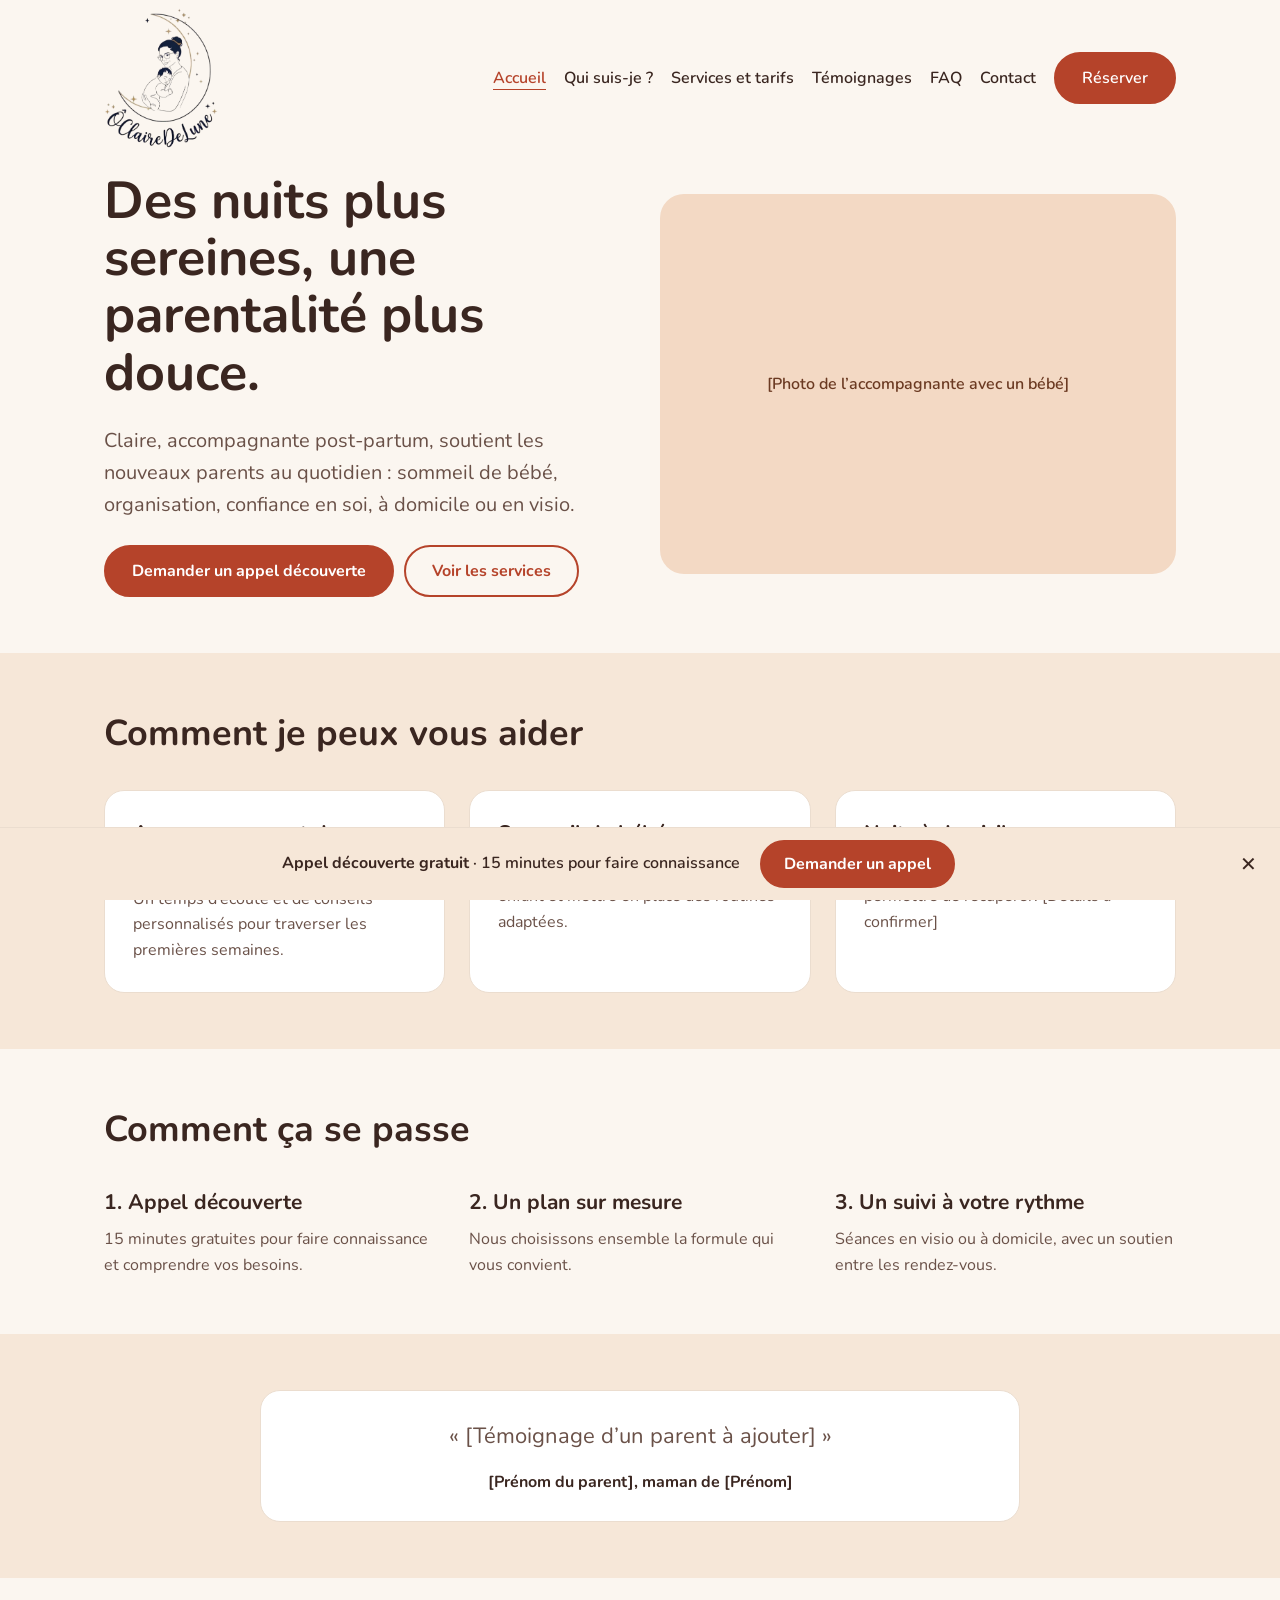
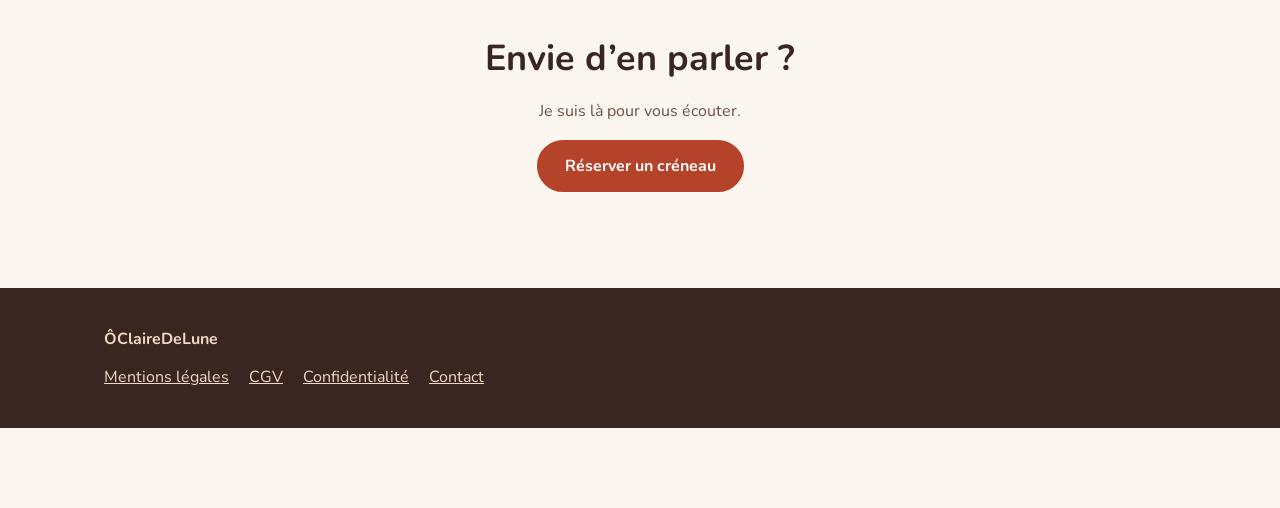
==== commit 35234d81: "maj revue claude 1.1" ====
--- a/index.html
+++ b/index.html
@@ -68,7 +68,7 @@
         </button>
         <nav class="menu" id="menu" aria-label="Menu principal">
           <a href="index.html" class="on" aria-current="page">Accueil</a
-          ><a href="qui-suis-je.html">Qui suis-je ?</a
+          ><a href="qui-suis-je.html">Qui suis-je&nbsp;?</a
           ><a href="services.html">Services et tarifs</a
           ><a href="temoignages.html">Témoignages</a><a href="faq.html">FAQ</a
           ><a href="contact.html">Contact</a
@@ -83,12 +83,12 @@
             <h1>Des nuits plus sereines, une parentalité plus douce.</h1>
             <p class="lead">
               Claire, accompagnante post-partum, soutient les nouveaux parents
-              au quotidien : sommeil de bébé, organisation, confiance en soi, à
+              au quotidien&nbsp;: sommeil de bébé, organisation, confiance en soi, à
               domicile ou en visio.
             </p>
             <div class="row">
               <a class="btn" href="contact.html" data-appel
-                >Réserver un appel découverte</a
+                >Demander un appel découverte</a
               ><a class="btn o" href="services.html">Voir les services</a>
             </div>
           </div>
@@ -158,7 +158,7 @@
           >
             <blockquote>
               <p style="font-size: 22px">
-                « [Témoignage d’un parent à ajouter] »
+                «&nbsp;[Témoignage d’un parent à ajouter]&nbsp;»
               </p>
             </blockquote>
             <figcaption style="margin-top: 16px; font-weight: 700">
@@ -168,7 +168,8 @@
         </div>
       </div>
       <div class="w s col" style="align-items: center; text-align: center">
-        <h2>Prêts à retrouver des nuits plus calmes ?</h2>
+        <h2>Envie d’en parler&nbsp;?</h2>
+        <p>Je suis là pour vous écouter.</p>
         <a class="btn" href="reservation.html">Réserver un créneau</a>
       </div>
     </main>
@@ -186,7 +187,8 @@
     <script src="assets/app.js" defer></script>
     <aside class="bandeau" id="bandeau" aria-label="Appel découverte">
       <p>
-        <b>Appel découverte gratuit</b
+        <b class="blong">Appel découverte gratuit</b
+        ><b class="bcourt">Appel gratuit de 15&nbsp;min</b
         ><span class="bsub"> · 15 minutes pour faire connaissance</span>
       </p>
       <a class="btn" href="contact.html" data-appel>Demander un appel</a
--- a/assets/style.css
+++ b/assets/style.css
@@ -487,6 +487,10 @@
     color: var(--tx);
     font-weight: 600;
   }
+  /* Texte court du bandeau, affiché seulement sur mobile */
+  .bandeau .bcourt {
+    display: none;
+  }
   .bandeau .btn {
     min-height: 48px;
     padding: 11px 22px;
@@ -586,8 +590,12 @@
     margin-bottom: 12px;
   }
   @media (max-width: 760px) {
-    .bandeau .bsub {
+    .bandeau .bsub,
+    .bandeau .blong {
       display: none;
+    }
+    .bandeau .bcourt {
+      display: inline;
     }
     .bandeau {
       justify-content: space-between;
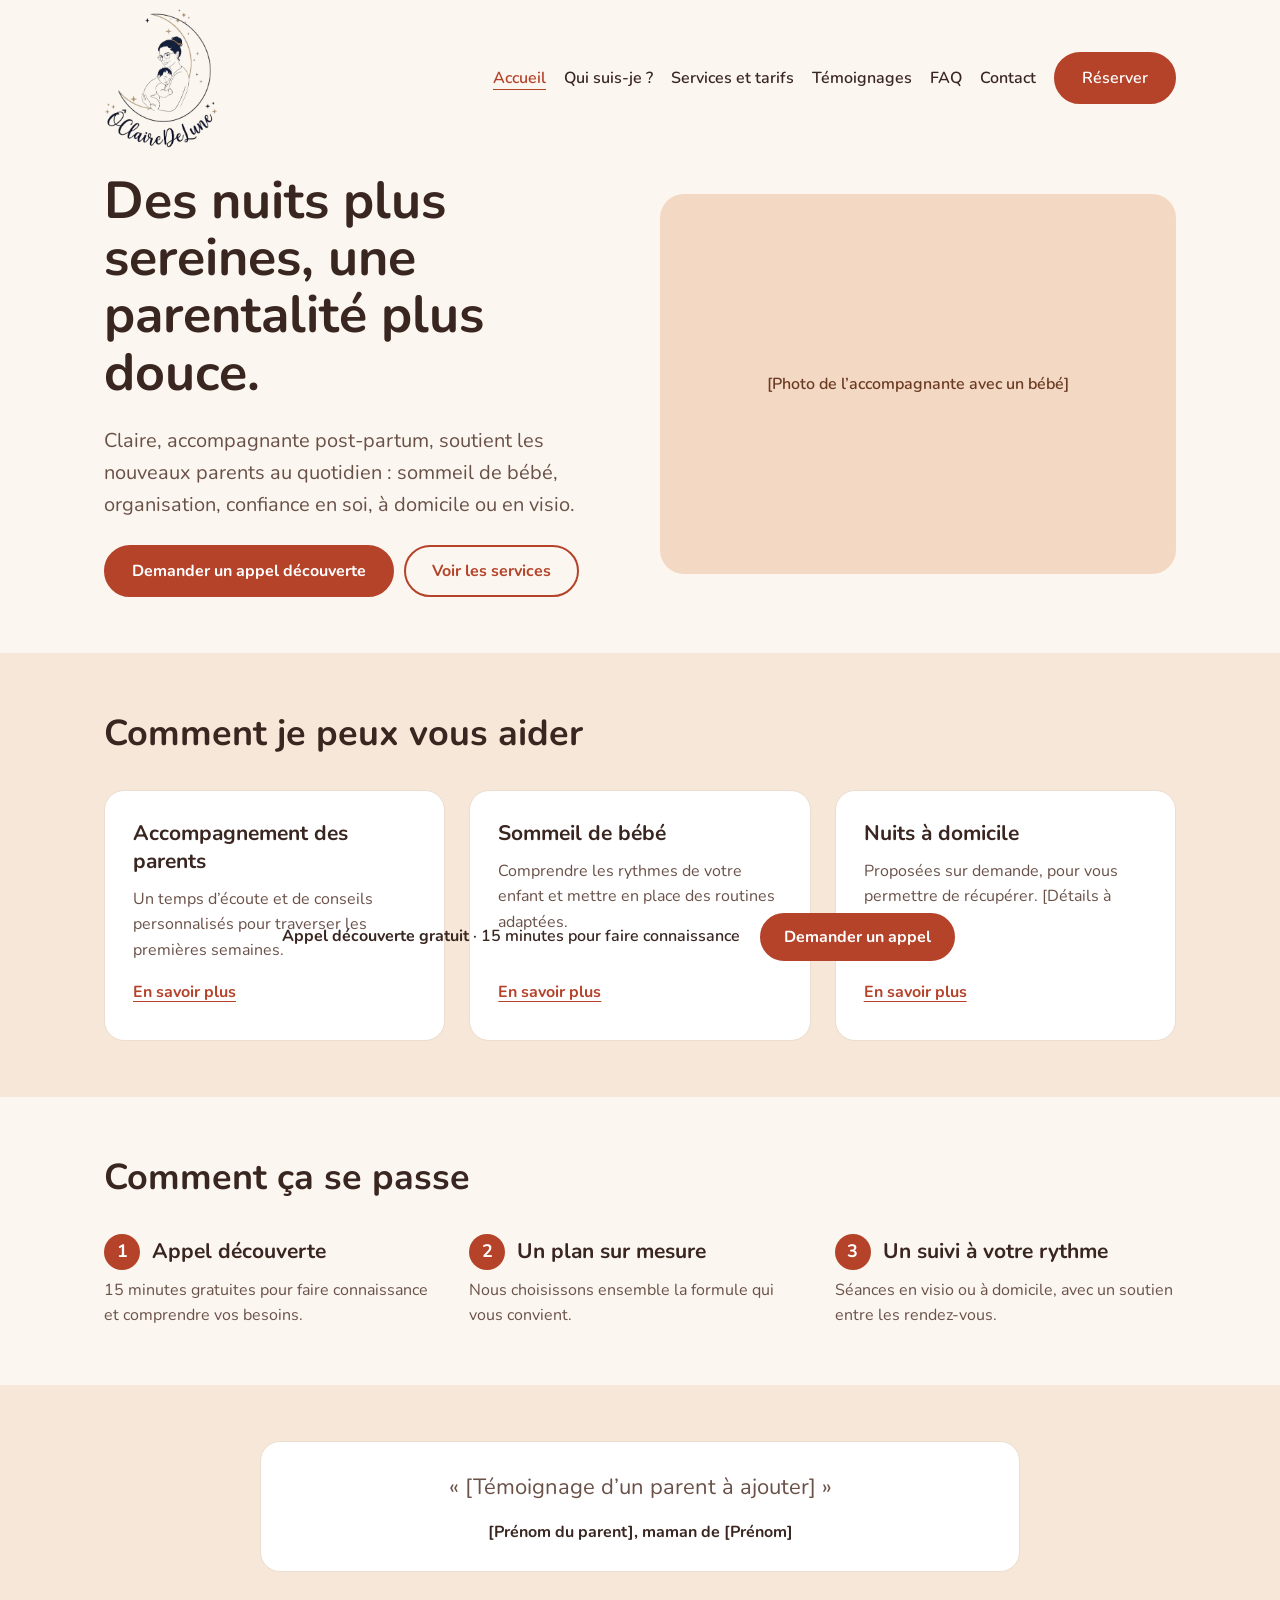
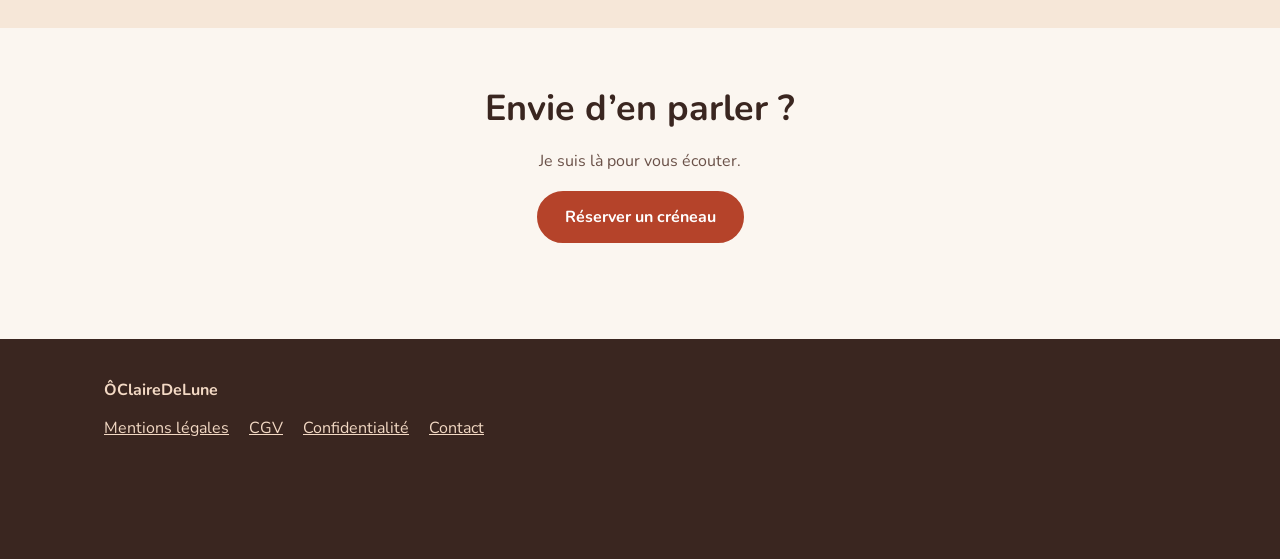
==== commit 7f0ddbde: "maj revue claude 1.2" ====
--- a/index.html
+++ b/index.html
@@ -107,6 +107,9 @@
                 Un temps d’écoute et de conseils personnalisés pour traverser
                 les premières semaines.
               </p>
+              <a class="plus" href="services.html"
+                >En savoir plus<span class="sr"> sur l’accompagnement des parents</span></a
+              >
             </div>
             <div class="card">
               <h3>Sommeil de bébé</h3>
@@ -114,6 +117,9 @@
                 Comprendre les rythmes de votre enfant et mettre en place des
                 routines adaptées.
               </p>
+              <a class="plus" href="services.html"
+                >En savoir plus<span class="sr"> sur le sommeil de bébé</span></a
+              >
             </div>
             <div class="card">
               <h3>Nuits à domicile</h3>
@@ -121,6 +127,9 @@
                 Proposées sur demande, pour vous permettre de récupérer.
                 [Détails à confirmer]
               </p>
+              <a class="plus" href="services.html#nuits"
+                >En savoir plus<span class="sr"> sur les nuits à domicile</span></a
+              >
             </div>
           </div>
         </div>
@@ -129,20 +138,20 @@
         <h2>Comment ça se passe</h2>
         <ol class="g etapes">
           <li>
-            <h3>1. Appel découverte</h3>
+            <h3>Appel découverte</h3>
             <p style="margin-top: 8px">
               15 minutes gratuites pour faire connaissance et comprendre vos
               besoins.
             </p>
           </li>
           <li>
-            <h3>2. Un plan sur mesure</h3>
+            <h3>Un plan sur mesure</h3>
             <p style="margin-top: 8px">
               Nous choisissons ensemble la formule qui vous convient.
             </p>
           </li>
           <li>
-            <h3>3. Un suivi à votre rythme</h3>
+            <h3>Un suivi à votre rythme</h3>
             <p style="margin-top: 8px">
               Séances en visio ou à domicile, avec un soutien entre les
               rendez-vous.
--- a/assets/style.css
+++ b/assets/style.css
@@ -52,6 +52,29 @@
   scroll-padding-top: env(safe-area-inset-top, 0px);
 }
 
+/* Pages courtes : le contenu s’étire pour que le pied de page touche le bas de l’écran */
+body {
+  /* moins les marges d’encoche ajoutées sur :root, pour éviter un défilement inutile */
+  min-height: calc(
+    100vh - env(safe-area-inset-top, 0px) - env(safe-area-inset-bottom, 0px)
+  );
+  min-height: calc(
+    100dvh - env(safe-area-inset-top, 0px) - env(safe-area-inset-bottom, 0px)
+  );
+  display: flex;
+  flex-direction: column;
+}
+
+body > header,
+body > main,
+body > footer {
+  width: 100%;
+}
+
+body > main {
+  flex: 1 0 auto;
+}
+
 * {
   box-sizing: border-box;
 }
@@ -179,6 +202,60 @@
 
 ol.etapes > li {
   color: inherit;
+  counter-increment: etape;
+}
+
+ol.etapes {
+  counter-reset: etape;
+}
+
+/* Pastille numérotée devant chaque étape */
+ol.etapes h3 {
+  display: flex;
+  align-items: center;
+  gap: 12px;
+}
+
+ol.etapes h3::before {
+  content: counter(etape);
+  flex: none;
+  display: inline-flex;
+  align-items: center;
+  justify-content: center;
+  width: 36px;
+  height: 36px;
+  border-radius: 50%;
+  background: var(--ac);
+  color: var(--ax);
+  font-size: 18px;
+}
+
+/* Texte lu par les lecteurs d’écran mais invisible à l’écran */
+.sr {
+  position: absolute;
+  width: 1px;
+  height: 1px;
+  overflow: hidden;
+  clip: rect(0 0 0 0);
+  white-space: nowrap;
+}
+
+/* Lien « En savoir plus » aligné en bas des cartes */
+.card:has(> .plus) {
+  display: flex;
+  flex-direction: column;
+}
+
+.plus {
+  display: inline-flex;
+  align-items: center;
+  align-self: flex-start;
+  min-height: 48px;
+  margin-top: auto;
+  padding-top: 8px;
+  color: var(--ac);
+  font-weight: 700;
+  text-underline-offset: 4px;
 }
 
 figure {
@@ -509,8 +586,24 @@
     font-size: 20px;
     cursor: pointer;
   }
-  body:has(.bandeau:not([hidden])) {
-    padding-bottom: 80px;
+  /* Le bandeau n’apparaît qu’une fois la première section dépassée (voir app.js) */
+  .bandeau {
+    transition:
+      transform 0.25s ease,
+      visibility 0.25s;
+  }
+  .js .bandeau:not(.visible) {
+    transform: translateY(100%);
+    visibility: hidden;
+  }
+  @media (prefers-reduced-motion: reduce) {
+    .bandeau {
+      transition: none;
+    }
+  }
+  /* Place réservée au bandeau dans le pied de page (et non sous lui) */
+  body:has(.bandeau:not([hidden])) footer {
+    padding-bottom: calc(120px + env(safe-area-inset-bottom, 0px));
   }
   dialog {
     border: 0;
@@ -709,10 +802,13 @@
   .logo img {
     height: 64px;
   }
-  .bandeau {
+  .bandeau,
+  .js .bandeau:not(.visible) {
     position: static;
-  }
-  body:has(.bandeau:not([hidden])) {
-    padding-bottom: 0;
+    transform: none;
+    visibility: visible;
+  }
+  body:has(.bandeau:not([hidden])) footer {
+    padding-bottom: 40px;
   }
 }
